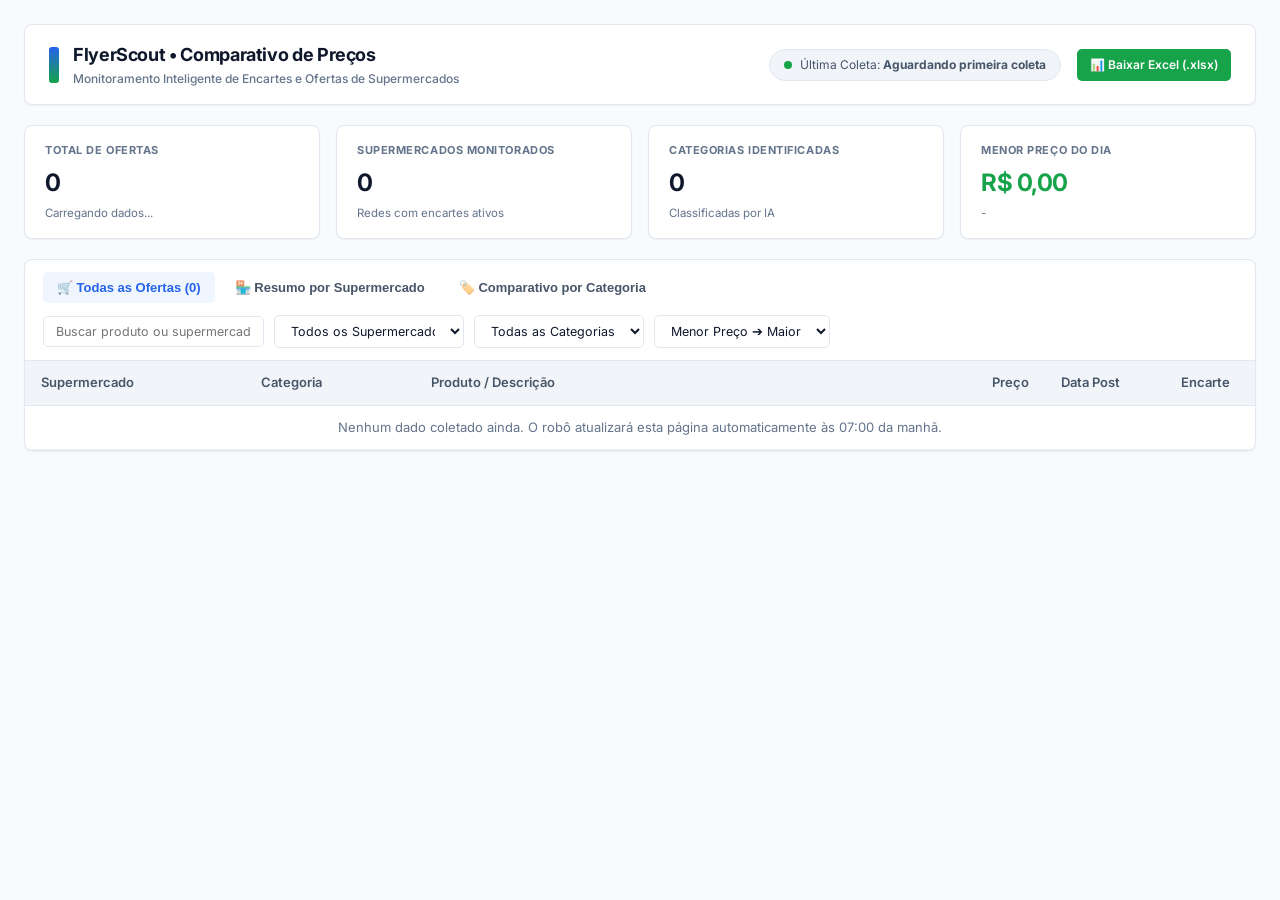
==== docs/index.html @ 8b53649d "Update index.html" ====
<!DOCTYPE html>
<html lang="pt-BR">
<head>
    <meta charset="UTF-8">
    <meta name="viewport" content="width=device-width, initial-scale=1.0">
    <title>FlyerScout • Comparativo de Preços & Encartes</title>
    <!-- Google Fonts: Inter & JetBrains Mono -->
    <link rel="preconnect" href="https://fonts.googleapis.com">
    <link rel="preconnect" href="https://fonts.gstatic.com" crossorigin>
    <link href="https://fonts.googleapis.com/css2?family=Inter:wght@400;500;600;700&family=JetBrains+Mono:wght@400;500;600&display=swap" rel="stylesheet">
    <link rel="stylesheet" href="css/style.css">
</head>
<body class="light-theme">
    <div class="app-layout">
        <!-- CABEÇALHO CORPORATIVO -->
        <header class="navbar">
            <div class="navbar-left">
                <div class="brand">
                    <div class="brand-badge"></div>
                    <div>
                        <h1 class="brand-title">FlyerScout • Comparativo de Preços</h1>
                        <span class="brand-subtitle">Monitoramento Inteligente de Encartes e Ofertas de Supermercados</span>
                    </div>
                </div>
            </div>

            <div class="navbar-right">
                <div class="status-pill">
                    <span class="pulse-dot"></span>
                    <span>Última Coleta: <strong id="last-update-text">Hoje</strong></span>
                </div>
                <div class="nav-actions">
                    <a id="btn-download-excel" href="data/latest_results.xlsx" download class="btn btn-success btn-sm">
                        📊 Baixar Excel (.xlsx)
                    </a>
                </div>
            </div>
        </header>

        <!-- CARDS DE MÉTRICAS E INTELIGÊNCIA DE PREÇOS -->
        <section class="metrics-grid">
            <div class="metric-card">
                <span class="metric-label">Total de Ofertas</span>
                <div class="metric-value" id="metric-total-items">0</div>
                <span class="metric-sub" id="metric-date-info">Carregando dados...</span>
            </div>
            <div class="metric-card">
                <span class="metric-label">Supermercados Monitorados</span>
                <div class="metric-value" id="metric-markets-count">0</div>
                <span class="metric-sub">Redes com encartes ativos</span>
            </div>
            <div class="metric-card">
                <span class="metric-label">Categorias Identificadas</span>
                <div class="metric-value" id="metric-categories-count">0</div>
                <span class="metric-sub">Classificadas por IA</span>
            </div>
            <div class="metric-card highlight-card">
                <span class="metric-label">Menor Preço do Dia</span>
                <div class="metric-value text-success" id="metric-min-price">R$ 0,00</div>
                <span class="metric-sub" id="metric-min-item">-</span>
            </div>
        </section>

        <!-- PAINEL PRINCIPAL DE DADOS & COMPARAÇÃO -->
        <section class="panel data-panel">
            <div class="panel-header">
                <!-- ABAS DE VISUALIZAÇÃO -->
                <div class="tabs-nav">
                    <button class="tab-button active" data-tab="tab-all-offers">
                        🛒 Todas as Ofertas (<span id="tab-count-items">0</span>)
                    </button>
                    <button class="tab-button" data-tab="tab-market-comparison">
                        🏪 Resumo por Supermercado
                    </button>
                    <button class="tab-button" data-tab="tab-category-summary">
                        🏷️ Comparativo por Categoria
                    </button>
                </div>

                <!-- FILTROS E BUSCA EM TEMPO REAL -->
                <div class="tab-actions">
                    <div class="search-box">
                        <input type="text" id="search-input" placeholder="Buscar produto ou supermercado..." class="form-control search-input">
                    </div>
                    <select id="filter-market" class="form-control select-sm">
                        <option value="">Todos os Supermercados</option>
                    </select>
                    <select id="filter-category" class="form-control select-sm">
                        <option value="">Todas as Categorias</option>
                    </select>
                    <select id="sort-order" class="form-control select-sm">
                        <option value="price-asc">Menor Preço ➔ Maior</option>
                        <option value="price-desc">Maior Preço ➔ Menor</option>
                        <option value="name-asc">Produto (A-Z)</option>
                        <option value="market-asc">Supermercado (A-Z)</option>
                    </select>
                </div>
            </div>

            <div class="panel-body">
                <!-- ABA 1: TODAS AS OFERTAS (TABELA CORPORATIVA) -->
                <div id="tab-all-offers" class="tab-content active">
                    <div class="table-responsive">
                        <table class="table" id="table-offers">
                            <thead>
                                <tr>
                                    <th style="width: 220px;">Supermercado</th>
                                    <th style="width: 170px;">Categoria</th>
                                    <th>Produto / Descrição</th>
                                    <th style="width: 120px;" class="text-right">Preço</th>
                                    <th style="width: 110px;">Data Post</th>
                                    <th style="width: 100px;" class="text-center">Encarte</th>
                                </tr>
                            </thead>
                            <tbody id="table-offers-body">
                                <tr>
                                    <td colspan="6" class="empty-state">Carregando ofertas coletadas...</td>
                                </tr>
                            </tbody>
                        </table>
                    </div>
                </div>

                <!-- ABA 2: RESUMO COMPARATIVO POR SUPERMERCADO -->
                <div id="tab-market-comparison" class="tab-content">
                    <div class="table-responsive">
                        <table class="table" id="table-market-summary">
                            <thead>
                                <tr>
                                    <th>Supermercado</th>
                                    <th style="width: 140px;" class="text-center">Qtd. Ofertas</th>
                                    <th style="width: 160px;" class="text-right">Preço Médio</th>
                                    <th style="width: 160px;" class="text-right">Menor Preço</th>
                                    <th style="width: 160px;" class="text-right">Maior Preço</th>
                                </tr>
                            </thead>
                            <tbody id="table-market-body">
                                <!-- Preenchido via JavaScript -->
                            </tbody>
                        </table>
                    </div>
                </div>

                <!-- ABA 3: COMPARATIVO POR CATEGORIA -->
                <div id="tab-category-summary" class="tab-content">
                    <div class="table-responsive">
                        <table class="table" id="table-cat-summary">
                            <thead>
                                <tr>
                                    <th>Categoria de Produto</th>
                                    <th style="width: 140px;" class="text-center">Qtd. Itens</th>
                                    <th style="width: 160px;" class="text-right">Preço Médio</th>
                                    <th style="width: 160px;" class="text-right">Menor Preço</th>
                                    <th style="width: 260px;">Supermercado Mais Barato</th>
                                </tr>
                            </thead>
                            <tbody id="table-cat-body">
                                <!-- Preenchido via JavaScript -->
                            </tbody>
                        </table>
                    </div>
                </div>
            </div>
        </section>


    </div>

    <!-- MODAL DE VISUALIZAÇÃO DO ENCARTE -->
    <div id="modal-image-preview" class="modal-backdrop" style="display: none;">
        <div class="modal-dialog modal-image">
            <div class="modal-header">
                <h3 id="modal-image-title">Visualização do Encarte</h3>
                <button class="modal-close" id="btn-close-modal">&times;</button>
            </div>
            <div class="modal-body modal-image-body">
                <img id="preview-img-element" src="" alt="Encarte">
            </div>
            <div class="modal-footer">
                <a id="btn-open-original-img" href="#" target="_blank" class="btn btn-outline btn-sm">Abrir Imagem Original</a>
                <a id="btn-open-instagram-post" href="#" target="_blank" class="btn btn-primary btn-sm">Abrir Post no Instagram</a>
            </div>
        </div>
    </div>

    <script src="js/app.js"></script>
</body>
</html>
---- docs/css/style.css ----
/* ============================================================
   Design System Corporativo - FlyerScout Analytics (GitHub Pages)
   ============================================================ */

:root {
    --bg-page: #F8FAFC;
    --bg-surface: #FFFFFF;
    --bg-subtle: #F1F5F9;
    
    --border-color: #E2E8F0;
    --border-subtle: #EDF2F7;
    --border-focus: #2563EB;
    
    --text-primary: #0F172A;
    --text-secondary: #475569;
    --text-muted: #64748B;
    
    --primary: #2563EB;
    --primary-hover: #1D4ED8;
    --primary-light: #EFF6FF;
    
    --success: #16A34A;
    --success-hover: #15803D;
    --success-light: #F0FDF4;
    
    --font-sans: 'Inter', -apple-system, BlinkMacSystemFont, 'Segoe UI', Roboto, sans-serif;
    --font-mono: 'JetBrains Mono', monospace;
    
    --radius: 8px;
    --radius-sm: 5px;
    --shadow-sm: 0 1px 2px 0 rgba(0, 0, 0, 0.05);
    --shadow-md: 0 4px 6px -1px rgba(0, 0, 0, 0.08);
}

* {
    box-sizing: border-box;
    margin: 0;
    padding: 0;
}

body.light-theme {
    background-color: var(--bg-page);
    color: var(--text-primary);
    font-family: var(--font-sans);
    font-size: 13.5px;
    line-height: 1.5;
    -webkit-font-smoothing: antialiased;
}

.app-layout {
    max-width: 1440px;
    margin: 0 auto;
    padding: 24px;
    display: flex;
    flex-direction: column;
    gap: 20px;
    min-height: 100vh;
}

/* NAVBAR */
.navbar {
    display: flex;
    justify-content: space-between;
    align-items: center;
    padding: 16px 24px;
    background: var(--bg-surface);
    border: 1px solid var(--border-color);
    border-radius: var(--radius);
    box-shadow: var(--shadow-sm);
}

.brand {
    display: flex;
    align-items: center;
    gap: 14px;
}

.brand-badge {
    width: 10px;
    height: 36px;
    background: linear-gradient(180deg, #2563EB 0%, #16A34A 100%);
    border-radius: 3px;
}

.brand-title {
    font-size: 18px;
    font-weight: 700;
    color: var(--text-primary);
    letter-spacing: -0.02em;
}

.brand-subtitle {
    font-size: 12px;
    color: var(--text-muted);
    font-weight: 500;
}

.navbar-right {
    display: flex;
    align-items: center;
    gap: 16px;
}

.status-pill {
    display: inline-flex;
    align-items: center;
    gap: 8px;
    background: var(--bg-subtle);
    padding: 6px 14px;
    border-radius: 20px;
    font-size: 12px;
    color: var(--text-secondary);
    border: 1px solid var(--border-color);
}

.pulse-dot {
    width: 8px;
    height: 8px;
    background-color: var(--success);
    border-radius: 50%;
    box-shadow: 0 0 0 0 rgba(22, 163, 74, 0.7);
    animation: pulse 2s infinite;
}

@keyframes pulse {
    0% { transform: scale(0.95); box-shadow: 0 0 0 0 rgba(22, 163, 74, 0.7); }
    70% { transform: scale(1); box-shadow: 0 0 0 6px rgba(22, 163, 74, 0); }
    100% { transform: scale(0.95); box-shadow: 0 0 0 0 rgba(22, 163, 74, 0); }
}

/* BOTÕES */
.btn {
    display: inline-flex;
    align-items: center;
    gap: 6px;
    padding: 8px 16px;
    border-radius: var(--radius-sm);
    font-size: 13px;
    font-weight: 600;
    cursor: pointer;
    text-decoration: none;
    border: 1px solid transparent;
    transition: all 0.15s ease;
}

.btn-sm {
    padding: 6px 12px;
    font-size: 12px;
}

.btn-success {
    background-color: var(--success);
    color: #FFFFFF;
}

.btn-success:hover {
    background-color: var(--success-hover);
}

.btn-outline {
    background-color: transparent;
    border-color: var(--border-color);
    color: var(--text-secondary);
}

.btn-outline:hover {
    background-color: var(--bg-subtle);
    color: var(--text-primary);
}

.btn-primary {
    background-color: var(--primary);
    color: #FFFFFF;
}

.btn-primary:hover {
    background-color: var(--primary-hover);
}

/* MÉTRICAS */
.metrics-grid {
    display: grid;
    grid-template-columns: repeat(auto-fit, minmax(220px, 1fr));
    gap: 16px;
}

.metric-card {
    background: var(--bg-surface);
    border: 1px solid var(--border-color);
    border-radius: var(--radius);
    padding: 16px 20px;
    box-shadow: var(--shadow-sm);
    display: flex;
    flex-direction: column;
}

.metric-label {
    font-size: 11px;
    font-weight: 700;
    text-transform: uppercase;
    letter-spacing: 0.05em;
    color: var(--text-muted);
    margin-bottom: 6px;
}

.metric-value {
    font-size: 24px;
    font-weight: 700;
    color: var(--text-primary);
    letter-spacing: -0.02em;
}

.metric-sub {
    font-size: 11.5px;
    color: var(--text-muted);
    margin-top: 4px;
    white-space: nowrap;
    overflow: hidden;
    text-overflow: ellipsis;
}

.text-success { color: var(--success) !important; }

/* PAINEL DE DADOS E ABAS */
.panel {
    background: var(--bg-surface);
    border: 1px solid var(--border-color);
    border-radius: var(--radius);
    box-shadow: var(--shadow-sm);
    overflow: hidden;
}

.panel-header {
    display: flex;
    flex-wrap: wrap;
    justify-content: space-between;
    align-items: center;
    padding: 12px 18px;
    border-bottom: 1px solid var(--border-color);
    gap: 12px;
}

.tabs-nav {
    display: flex;
    gap: 6px;
}

.tab-button {
    background: transparent;
    border: none;
    padding: 8px 14px;
    font-size: 13px;
    font-weight: 600;
    color: var(--text-secondary);
    cursor: pointer;
    border-radius: var(--radius-sm);
    transition: all 0.15s ease;
}

.tab-button:hover {
    background-color: var(--bg-subtle);
    color: var(--text-primary);
}

.tab-button.active {
    background-color: var(--primary-light);
    color: var(--primary);
}

.tab-actions {
    display: flex;
    align-items: center;
    gap: 10px;
    flex-wrap: wrap;
}

.search-box {
    min-width: 220px;
}

.form-control {
    padding: 7px 12px;
    border: 1px solid var(--border-color);
    border-radius: var(--radius-sm);
    font-size: 12.5px;
    font-family: inherit;
    background: #FFFFFF;
    color: var(--text-primary);
}

.form-control:focus {
    outline: none;
    border-color: var(--primary);
}

.select-sm {
    max-width: 190px;
}

.tab-content {
    display: none;
}

.tab-content.active {
    display: block;
}

/* TABELA */
.table-responsive {
    overflow-x: auto;
}

.table {
    width: 100%;
    border-collapse: collapse;
    font-size: 13px;
    text-align: left;
}

.table th {
    background: var(--bg-subtle);
    color: var(--text-secondary);
    font-weight: 600;
    padding: 12px 16px;
    border-bottom: 1px solid var(--border-color);
}

.table td {
    padding: 12px 16px;
    border-bottom: 1px solid var(--border-subtle);
}

.table tbody tr:hover {
    background-color: #F8FAFC;
}

.table .text-right { text-align: right; }
.table .text-center { text-align: center; }

.price-text {
    font-weight: 700;
    font-size: 13.5px;
    color: var(--success);
}

.category-badge {
    display: inline-block;
    padding: 2px 8px;
    background: var(--primary-light);
    color: var(--primary);
    font-size: 11px;
    font-weight: 600;
    border-radius: 12px;
}

.empty-state {
    text-align: center;
    padding: 40px 20px;
    color: var(--text-muted);
}

/* MODAL */
.modal-backdrop {
    position: fixed;
    top: 0; left: 0; right: 0; bottom: 0;
    background: rgba(15, 23, 42, 0.7);
    backdrop-filter: blur(4px);
    display: flex;
    justify-content: center;
    align-items: center;
    z-index: 1000;
    padding: 20px;
}

.modal-dialog {
    background: #FFFFFF;
    border-radius: var(--radius);
    box-shadow: var(--shadow-md);
    width: 100%;
    max-width: 650px;
    overflow: hidden;
}

.modal-header {
    display: flex;
    justify-content: space-between;
    align-items: center;
    padding: 14px 20px;
    border-bottom: 1px solid var(--border-color);
}

.modal-close {
    background: transparent;
    border: none;
    font-size: 22px;
    cursor: pointer;
    color: var(--text-muted);
}

.modal-image-body {
    padding: 16px;
    text-align: center;
    background: #0B0F17;
    max-height: 75vh;
    overflow: auto;
}

.modal-image-body img {
    max-width: 100%;
    max-height: 70vh;
    object-fit: contain;
    border-radius: 4px;
}

.modal-footer {
    display: flex;
    justify-content: flex-end;
    gap: 10px;
    padding: 12px 20px;
    border-top: 1px solid var(--border-color);
    background: var(--bg-subtle);
}

/* FOOTER */
.footer {
    display: flex;
    justify-content: space-between;
    align-items: center;
    padding: 14px 20px;
    color: var(--text-muted);
    font-size: 12px;
    border-top: 1px solid var(--border-color);
}

@media (max-width: 768px) {
    .navbar { flex-direction: column; align-items: flex-start; gap: 12px; }
    .panel-header { flex-direction: column; align-items: stretch; }
    .tabs-nav { overflow-x: auto; }
    .tab-actions { flex-direction: column; align-items: stretch; }
    .select-sm { max-width: 100%; }
}
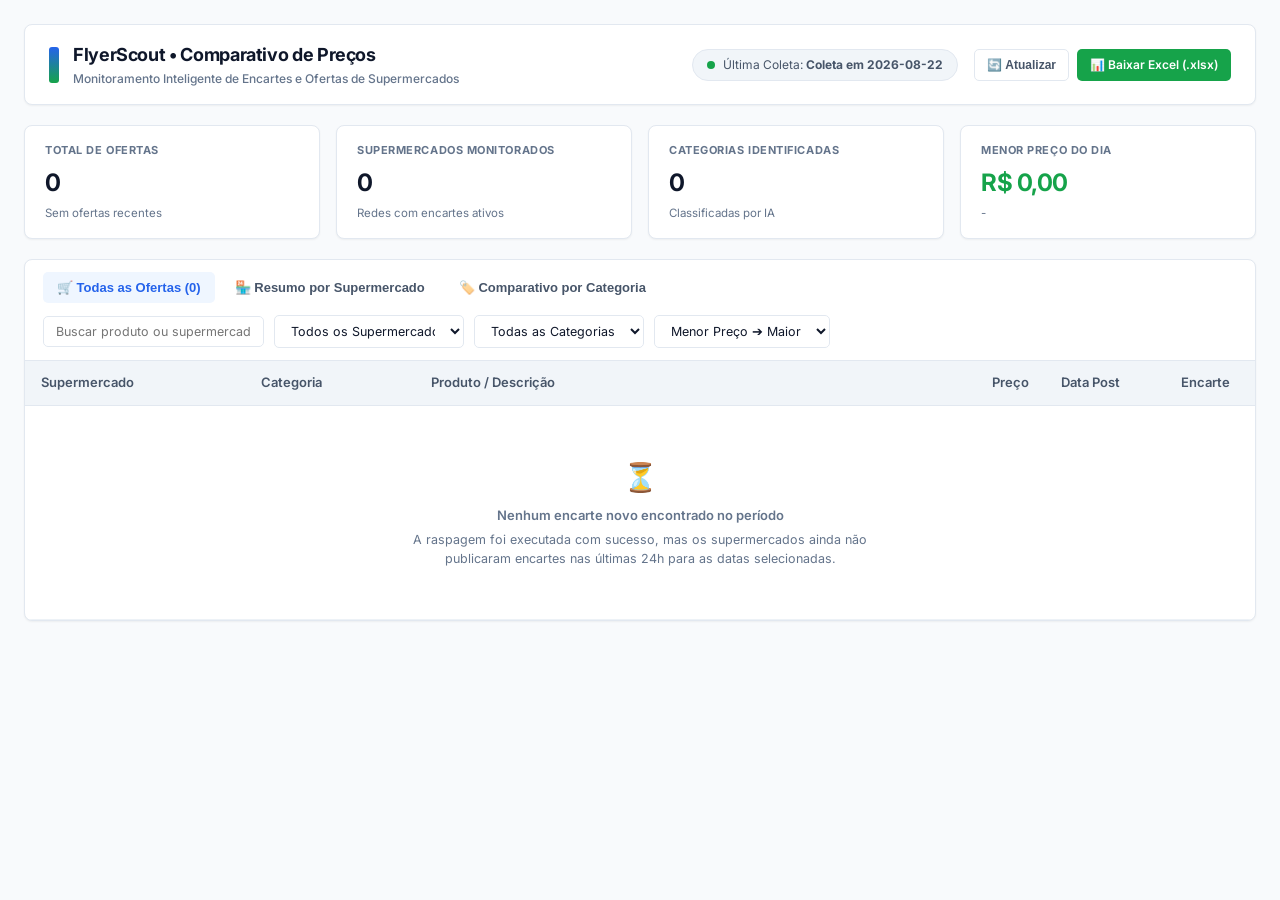
==== commit 5ef917f9: "feat: add instant cache bypass and reload button to GitHub Pages" ====
--- a/docs/index.html
+++ b/docs/index.html
@@ -1,5 +1,6 @@
 <!DOCTYPE html>
 <html lang="pt-BR">
+
 <head>
     <meta charset="UTF-8">
     <meta name="viewport" content="width=device-width, initial-scale=1.0">
@@ -7,9 +8,12 @@
     <!-- Google Fonts: Inter & JetBrains Mono -->
     <link rel="preconnect" href="https://fonts.googleapis.com">
     <link rel="preconnect" href="https://fonts.gstatic.com" crossorigin>
-    <link href="https://fonts.googleapis.com/css2?family=Inter:wght@400;500;600;700&family=JetBrains+Mono:wght@400;500;600&display=swap" rel="stylesheet">
+    <link
+        href="https://fonts.googleapis.com/css2?family=Inter:wght@400;500;600;700&family=JetBrains+Mono:wght@400;500;600&display=swap"
+        rel="stylesheet">
     <link rel="stylesheet" href="css/style.css">
 </head>
+
 <body class="light-theme">
     <div class="app-layout">
         <!-- CABEÇALHO CORPORATIVO -->
@@ -19,7 +23,8 @@
                     <div class="brand-badge"></div>
                     <div>
                         <h1 class="brand-title">FlyerScout • Comparativo de Preços</h1>
-                        <span class="brand-subtitle">Monitoramento Inteligente de Encartes e Ofertas de Supermercados</span>
+                        <span class="brand-subtitle">Monitoramento Inteligente de Encartes e Ofertas de
+                            Supermercados</span>
                     </div>
                 </div>
             </div>
@@ -29,7 +34,11 @@
                     <span class="pulse-dot"></span>
                     <span>Última Coleta: <strong id="last-update-text">Hoje</strong></span>
                 </div>
-                <div class="nav-actions">
+                <div class="nav-actions" style="display: flex; gap: 8px;">
+                    <button id="btn-reload-data" class="btn btn-outline btn-sm"
+                        title="Recarregar ofertas mais recentes">
+                        🔄 Atualizar
+                    </button>
                     <a id="btn-download-excel" href="data/latest_results.xlsx" download class="btn btn-success btn-sm">
                         📊 Baixar Excel (.xlsx)
                     </a>
@@ -80,7 +89,8 @@
                 <!-- FILTROS E BUSCA EM TEMPO REAL -->
                 <div class="tab-actions">
                     <div class="search-box">
-                        <input type="text" id="search-input" placeholder="Buscar produto ou supermercado..." class="form-control search-input">
+                        <input type="text" id="search-input" placeholder="Buscar produto ou supermercado..."
+                            class="form-control search-input">
                     </div>
                     <select id="filter-market" class="form-control select-sm">
                         <option value="">Todos os Supermercados</option>
@@ -163,7 +173,6 @@
             </div>
         </section>
 
-
     </div>
 
     <!-- MODAL DE VISUALIZAÇÃO DO ENCARTE -->
@@ -177,12 +186,15 @@
                 <img id="preview-img-element" src="" alt="Encarte">
             </div>
             <div class="modal-footer">
-                <a id="btn-open-original-img" href="#" target="_blank" class="btn btn-outline btn-sm">Abrir Imagem Original</a>
-                <a id="btn-open-instagram-post" href="#" target="_blank" class="btn btn-primary btn-sm">Abrir Post no Instagram</a>
+                <a id="btn-open-original-img" href="#" target="_blank" class="btn btn-outline btn-sm">Abrir Imagem
+                    Original</a>
+                <a id="btn-open-instagram-post" href="#" target="_blank" class="btn btn-primary btn-sm">Abrir Post no
+                    Instagram</a>
             </div>
         </div>
     </div>
 
     <script src="js/app.js"></script>
 </body>
-</html>
+
+</html>
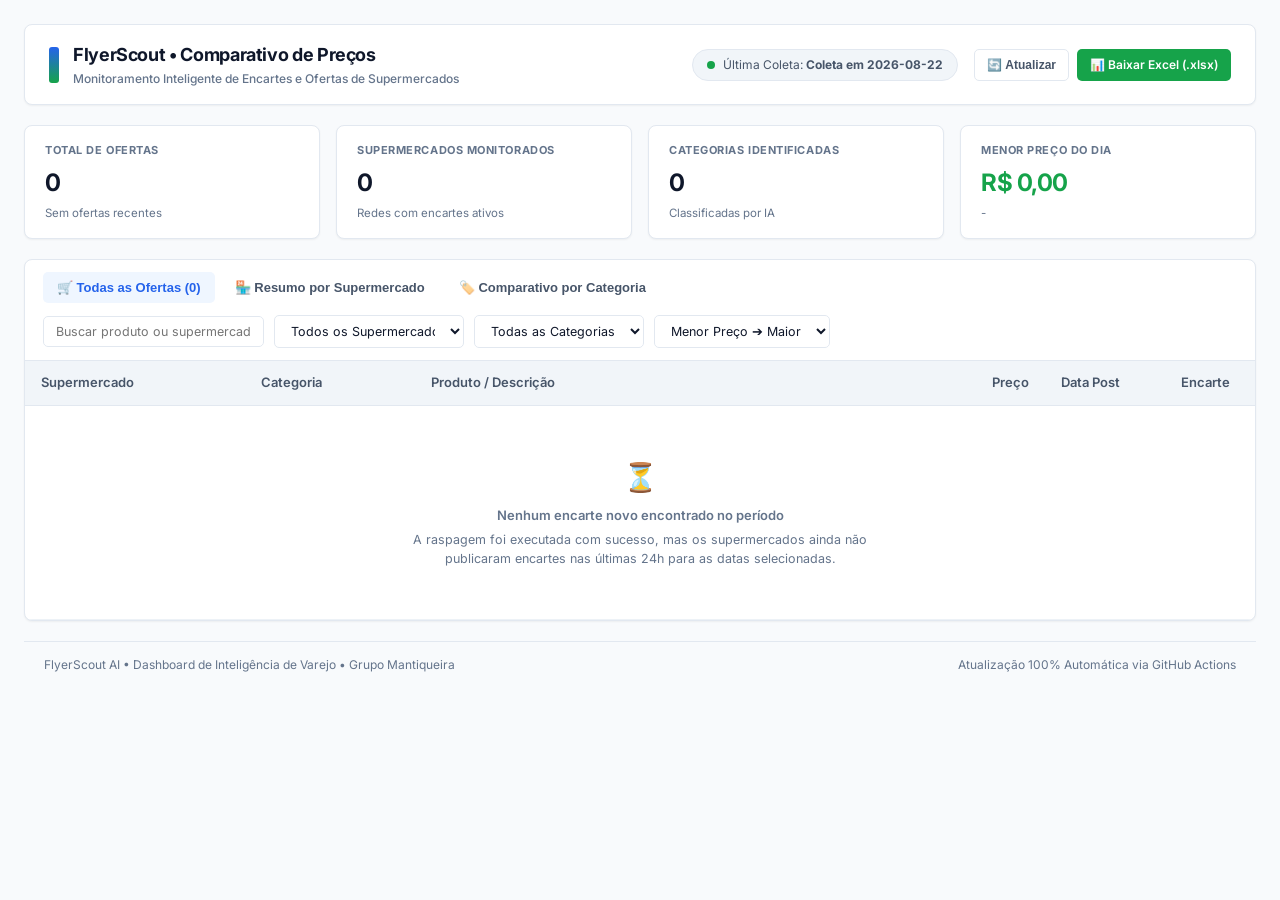
==== commit b0722934: "merge: resolve conflict and update dashboard interface" ====
--- a/docs/index.html
+++ b/docs/index.html
@@ -173,6 +173,11 @@
             </div>
         </section>
 
+        <!-- RODAPÉ DISCRETO -->
+        <footer class="footer">
+            <span>FlyerScout AI • Dashboard de Inteligência de Varejo • Grupo Mantiqueira</span>
+            <span class="footer-meta">Atualização 100% Automática via GitHub Actions</span>
+        </footer>
     </div>
 
     <!-- MODAL DE VISUALIZAÇÃO DO ENCARTE -->
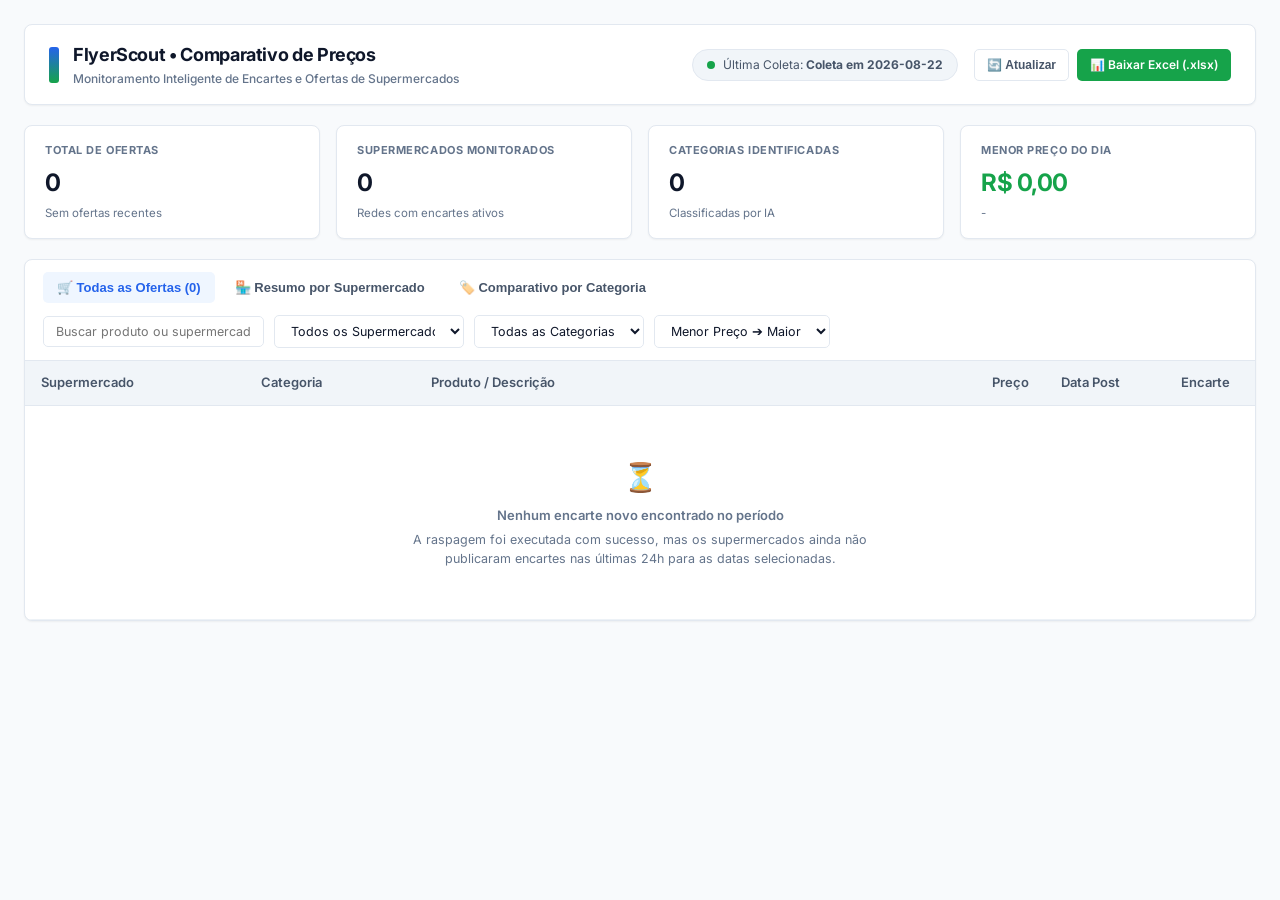
==== commit 26f3b2db: "style: remove footer from dashboard" ====
--- a/docs/index.html
+++ b/docs/index.html
@@ -173,11 +173,6 @@
             </div>
         </section>
 
-        <!-- RODAPÉ DISCRETO -->
-        <footer class="footer">
-            <span>FlyerScout AI • Dashboard de Inteligência de Varejo • Grupo Mantiqueira</span>
-            <span class="footer-meta">Atualização 100% Automática via GitHub Actions</span>
-        </footer>
     </div>
 
     <!-- MODAL DE VISUALIZAÇÃO DO ENCARTE -->
--- a/docs/css/style.css
+++ b/docs/css/style.css
@@ -418,18 +418,6 @@
     gap: 10px;
     padding: 12px 20px;
     border-top: 1px solid var(--border-color);
-    background: var(--bg-subtle);
-}
-
-/* FOOTER */
-.footer {
-    display: flex;
-    justify-content: space-between;
-    align-items: center;
-    padding: 14px 20px;
-    color: var(--text-muted);
-    font-size: 12px;
-    border-top: 1px solid var(--border-color);
 }
 
 @media (max-width: 768px) {
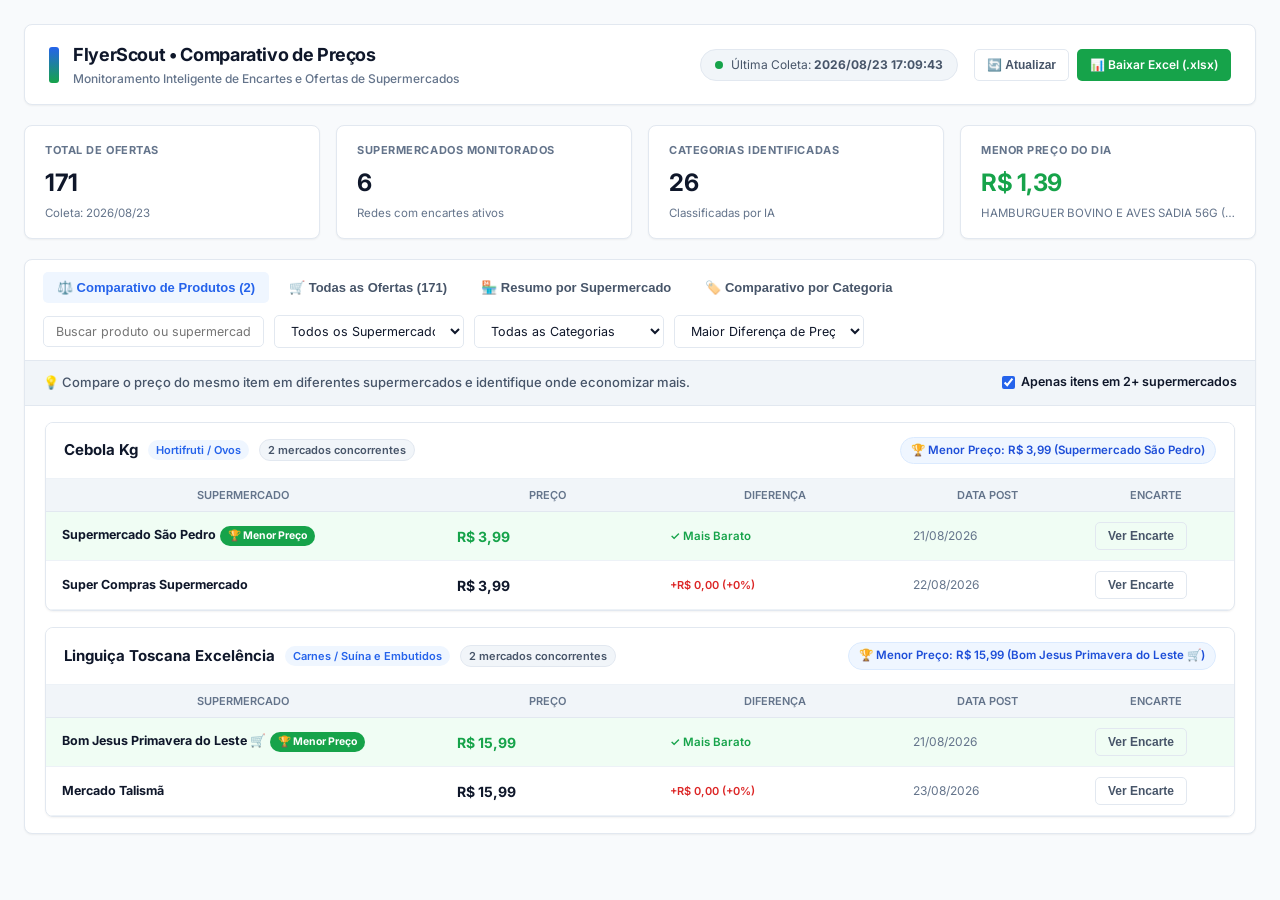
==== commit 4fb1f6d2: "feat: add side-by-side product price comparison across supermarkets" ====
--- a/docs/index.html
+++ b/docs/index.html
@@ -75,7 +75,10 @@
             <div class="panel-header">
                 <!-- ABAS DE VISUALIZAÇÃO -->
                 <div class="tabs-nav">
-                    <button class="tab-button active" data-tab="tab-all-offers">
+                    <button class="tab-button active" data-tab="tab-item-comparison">
+                        ⚖️ Comparativo de Produtos (<span id="tab-count-compared">0</span>)
+                    </button>
+                    <button class="tab-button" data-tab="tab-all-offers">
                         🛒 Todas as Ofertas (<span id="tab-count-items">0</span>)
                     </button>
                     <button class="tab-button" data-tab="tab-market-comparison">
@@ -99,17 +102,37 @@
                         <option value="">Todas as Categorias</option>
                     </select>
                     <select id="sort-order" class="form-control select-sm">
+                        <option value="diff-desc">Maior Diferença de Preço (Economia)</option>
                         <option value="price-asc">Menor Preço ➔ Maior</option>
                         <option value="price-desc">Maior Preço ➔ Menor</option>
                         <option value="name-asc">Produto (A-Z)</option>
-                        <option value="market-asc">Supermercado (A-Z)</option>
                     </select>
                 </div>
             </div>
 
             <div class="panel-body">
+                <!-- ABA 0: COMPARATIVO DE PREÇO DO MESMO ITEM ENTRE MERCADOS -->
+                <div id="tab-item-comparison" class="tab-content active">
+                    <div class="comparison-toolbar" style="padding: 12px 18px; background: var(--bg-subtle); border-bottom: 1px solid var(--border-color); display: flex; justify-content: space-between; align-items: center; flex-wrap: wrap; gap: 10px;">
+                        <div style="font-size: 13px; color: var(--text-secondary); font-weight: 500;">
+                            💡 Compare o preço do mesmo item em diferentes supermercados e identifique onde economizar mais.
+                        </div>
+                        <div class="filter-toggle" style="display: flex; gap: 8px;">
+                            <label style="display: inline-flex; align-items: center; gap: 6px; font-size: 12.5px; font-weight: 600; cursor: pointer;">
+                                <input type="checkbox" id="chk-multi-market-only" checked style="accent-color: var(--primary);">
+                                <span>Apenas itens em 2+ supermercados</span>
+                            </label>
+                        </div>
+                    </div>
+
+                    <div id="comparison-list-container" class="comparison-list">
+                        <!-- Renderizado dinamicamente via JS -->
+                        <div class="empty-state">Carregando comparação de produtos...</div>
+                    </div>
+                </div>
+
                 <!-- ABA 1: TODAS AS OFERTAS (TABELA CORPORATIVA) -->
-                <div id="tab-all-offers" class="tab-content active">
+                <div id="tab-all-offers" class="tab-content">
                     <div class="table-responsive">
                         <table class="table" id="table-offers">
                             <thead>
--- a/docs/css/style.css
+++ b/docs/css/style.css
@@ -353,6 +353,128 @@
     border-radius: 12px;
 }
 
+/* ============================================================
+   ESTILOS DE COMPARATIVO DE PRODUTO ENTRE MERCADOS
+   ============================================================ */
+
+.comparison-list {
+    display: flex;
+    flex-direction: column;
+    gap: 16px;
+    padding: 16px 20px;
+}
+
+.comparison-card {
+    background: var(--bg-surface);
+    border: 1px solid var(--border-color);
+    border-radius: var(--radius);
+    overflow: hidden;
+    box-shadow: var(--shadow-sm);
+    transition: all 0.2s ease;
+}
+
+.comparison-card:hover {
+    border-color: #CBD5E1;
+    box-shadow: var(--shadow-md);
+}
+
+.compare-card-header {
+    padding: 14px 18px;
+    background: #FFFFFF;
+    border-bottom: 1px solid var(--border-subtle);
+    display: flex;
+    justify-content: space-between;
+    align-items: center;
+    flex-wrap: wrap;
+    gap: 12px;
+}
+
+.compare-prod-info {
+    display: flex;
+    align-items: center;
+    gap: 10px;
+}
+
+.compare-prod-title {
+    font-size: 15px;
+    font-weight: 700;
+    color: var(--text-primary);
+}
+
+.compare-highlights {
+    display: flex;
+    align-items: center;
+    gap: 8px;
+    flex-wrap: wrap;
+}
+
+.saving-badge {
+    display: inline-flex;
+    align-items: center;
+    gap: 4px;
+    padding: 4px 10px;
+    background: #DCFCE7;
+    color: #15803D;
+    font-size: 11.5px;
+    font-weight: 700;
+    border-radius: 20px;
+    border: 1px solid #BBF7D0;
+}
+
+.cheapest-badge {
+    display: inline-flex;
+    align-items: center;
+    gap: 4px;
+    padding: 4px 10px;
+    background: #EFF6FF;
+    color: #1D4ED8;
+    font-size: 11.5px;
+    font-weight: 600;
+    border-radius: 20px;
+    border: 1px solid #DBEAFE;
+}
+
+.compare-table {
+    width: 100%;
+    border-collapse: collapse;
+    font-size: 12.5px;
+}
+
+.compare-table th {
+    background: var(--bg-subtle);
+    padding: 8px 16px;
+    font-size: 11px;
+    font-weight: 600;
+    color: var(--text-muted);
+    text-transform: uppercase;
+    border-bottom: 1px solid var(--border-color);
+}
+
+.compare-table td {
+    padding: 10px 16px;
+    border-bottom: 1px solid var(--border-subtle);
+}
+
+.compare-row-best {
+    background-color: #F0FDF4 !important;
+}
+
+.status-badge-best {
+    display: inline-block;
+    padding: 2px 8px;
+    background: #16A34A;
+    color: #FFFFFF;
+    font-size: 10.5px;
+    font-weight: 700;
+    border-radius: 10px;
+}
+
+.status-badge-diff {
+    font-size: 11px;
+    font-weight: 600;
+    color: #DC2626;
+}
+
 .empty-state {
     text-align: center;
     padding: 40px 20px;
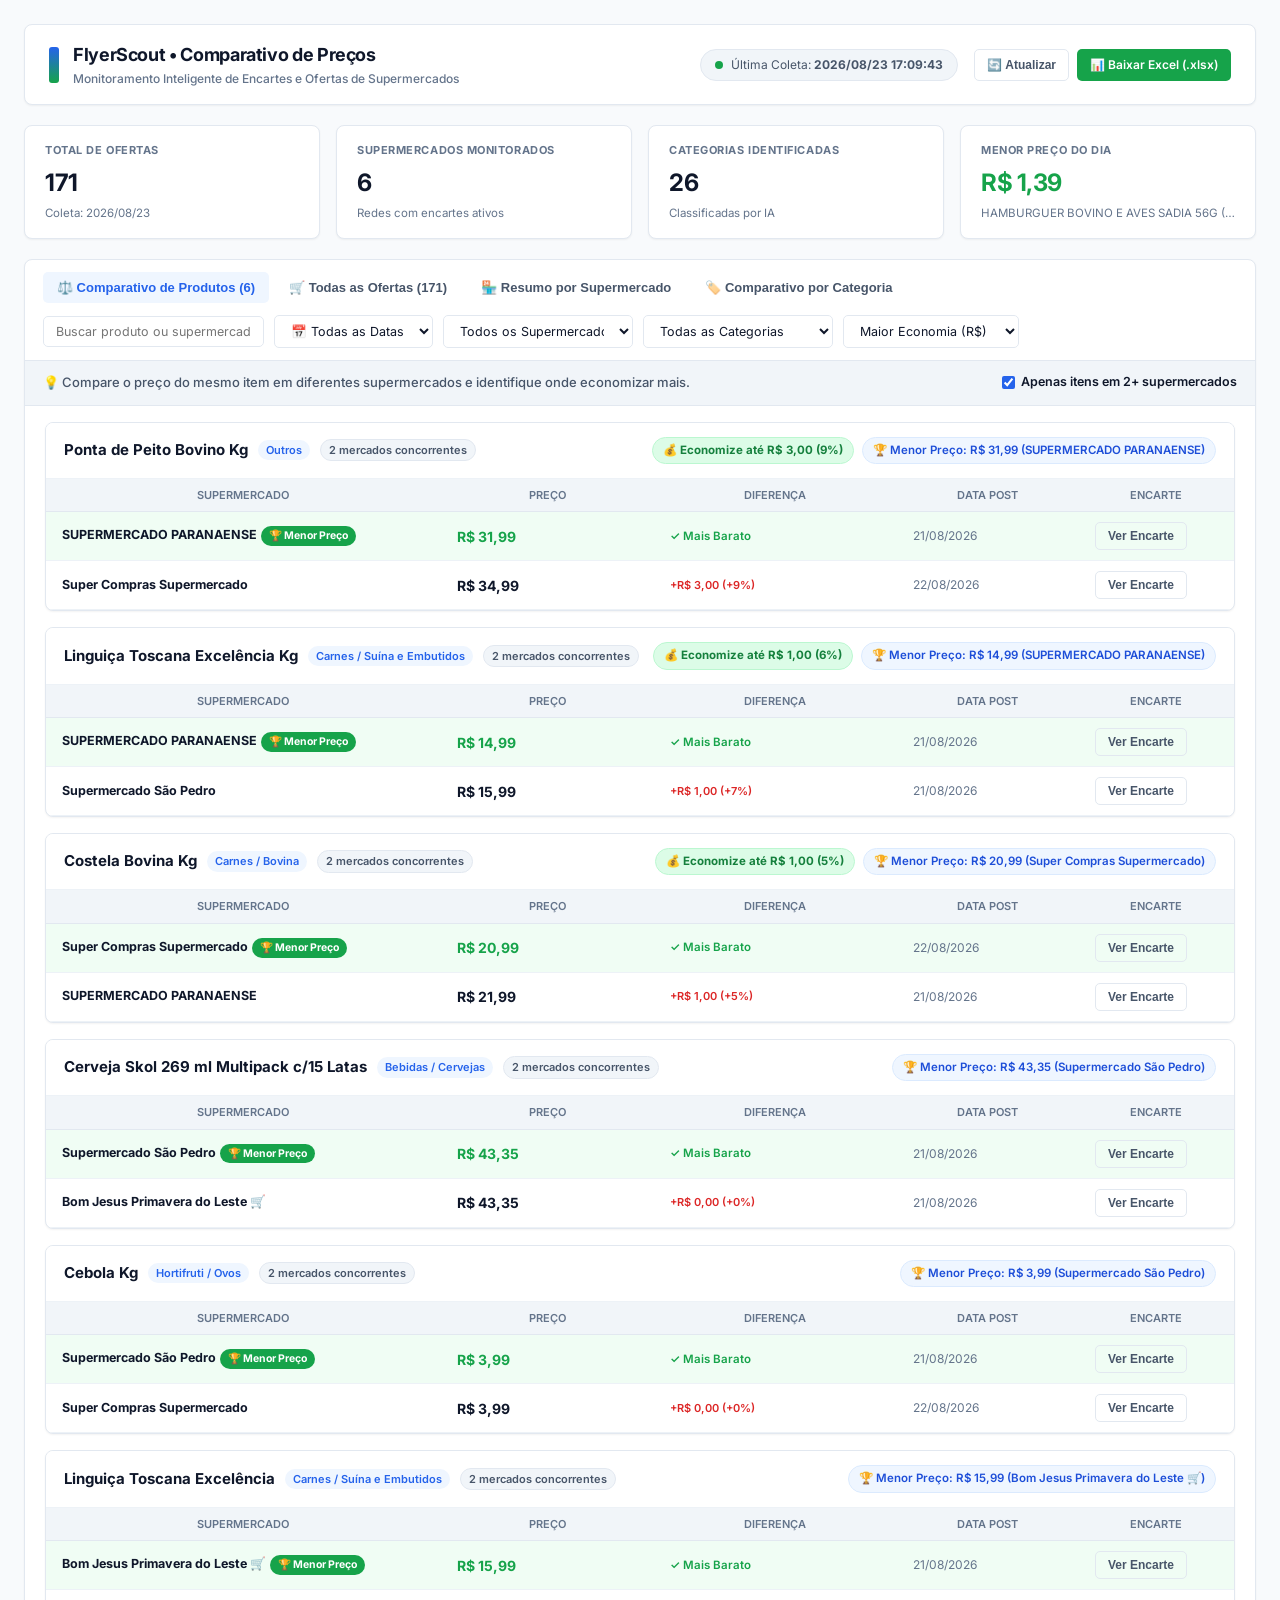
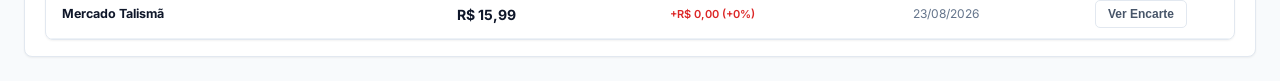
==== commit a17446a8: "feat: add post date filter to dashboard" ====
--- a/docs/index.html
+++ b/docs/index.html
@@ -95,6 +95,12 @@
                         <input type="text" id="search-input" placeholder="Buscar produto ou supermercado..."
                             class="form-control search-input">
                     </div>
+                    <select id="filter-date" class="form-control select-sm">
+                        <option value="">📅 Todas as Datas</option>
+                        <option value="today">✨ Postados Hoje</option>
+                        <option value="last_3_days">🕒 Últimos 3 Dias</option>
+                        <option value="last_7_days">🗓️ Últimos 7 Dias</option>
+                    </select>
                     <select id="filter-market" class="form-control select-sm">
                         <option value="">Todos os Supermercados</option>
                     </select>
@@ -102,7 +108,7 @@
                         <option value="">Todas as Categorias</option>
                     </select>
                     <select id="sort-order" class="form-control select-sm">
-                        <option value="diff-desc">Maior Diferença de Preço (Economia)</option>
+                        <option value="diff-desc">Maior Economia (R$)</option>
                         <option value="price-asc">Menor Preço ➔ Maior</option>
                         <option value="price-desc">Maior Preço ➔ Menor</option>
                         <option value="name-asc">Produto (A-Z)</option>
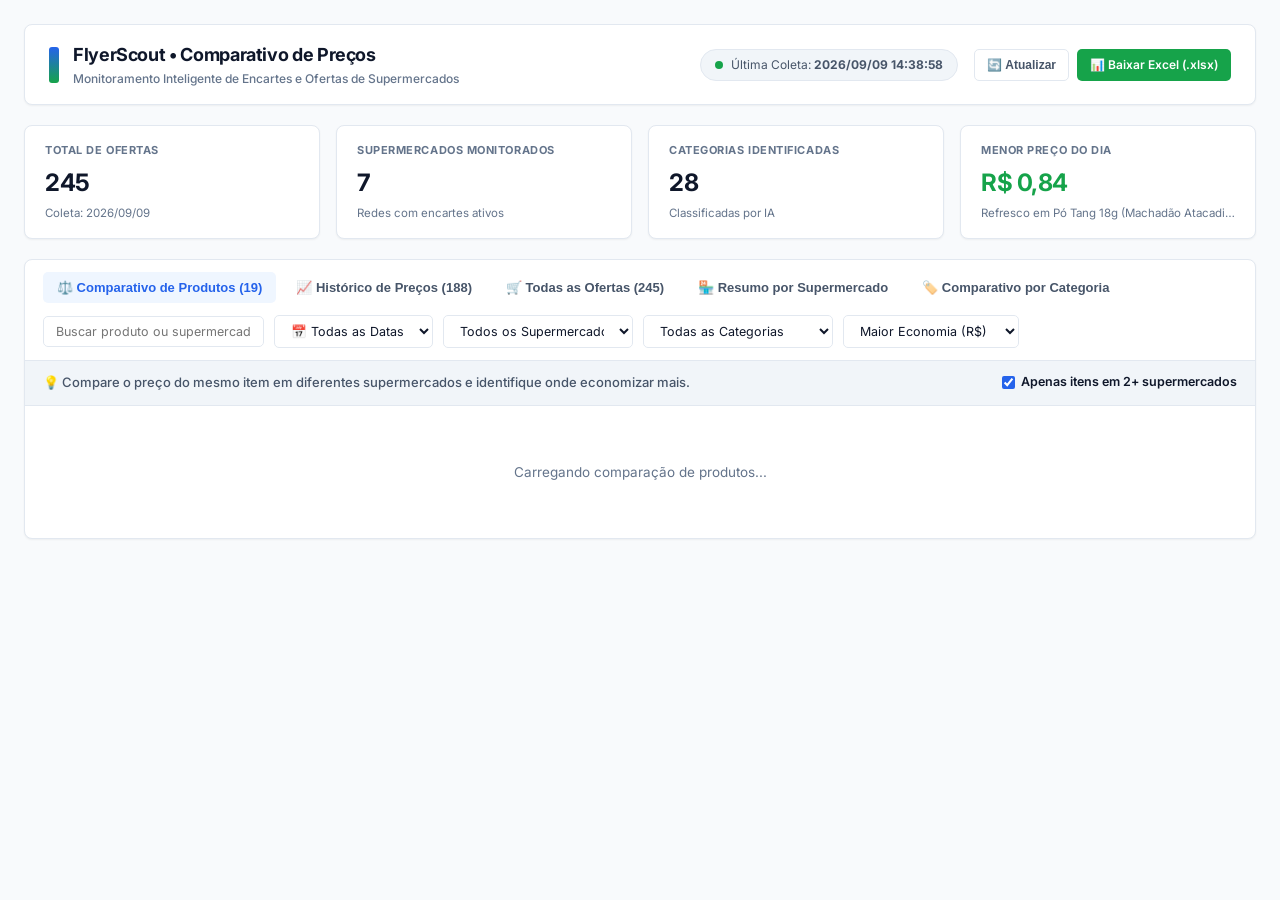
==== commit 0d5f25e9: "feat: add historical price line chart tab in docs dashboard and local app" ====
--- a/docs/index.html
+++ b/docs/index.html
@@ -12,6 +12,8 @@
         href="https://fonts.googleapis.com/css2?family=Inter:wght@400;500;600;700&family=JetBrains+Mono:wght@400;500;600&display=swap"
         rel="stylesheet">
     <link rel="stylesheet" href="css/style.css">
+    <!-- Chart.js para Gráficos Interativos -->
+    <script src="https://cdn.jsdelivr.net/npm/chart.js@4.4.1/dist/chart.umd.min.js"></script>
 </head>
 
 <body class="light-theme">
@@ -77,6 +79,9 @@
                 <div class="tabs-nav">
                     <button class="tab-button active" data-tab="tab-item-comparison">
                         ⚖️ Comparativo de Produtos (<span id="tab-count-compared">0</span>)
+                    </button>
+                    <button class="tab-button" data-tab="tab-price-history">
+                        📈 Histórico de Preços (<span id="tab-count-history">0</span>)
                     </button>
                     <button class="tab-button" data-tab="tab-all-offers">
                         🛒 Todas as Ofertas (<span id="tab-count-items">0</span>)
@@ -134,6 +139,143 @@
                     <div id="comparison-list-container" class="comparison-list">
                         <!-- Renderizado dinamicamente via JS -->
                         <div class="empty-state">Carregando comparação de produtos...</div>
+                    </div>
+                </div>
+
+                <!-- ABA DE HISTÓRICO DE PREÇOS (GRÁFICO) -->
+                <div id="tab-price-history" class="tab-content">
+                    <!-- BARRA DE SELEÇÃO E FILTRO DO PRODUTO -->
+                    <div class="history-toolbar">
+                        <div class="history-toolbar-left">
+                            <div class="history-select-group">
+                                <label for="filter-history-category">Filtrar Categoria:</label>
+                                <select id="filter-history-category" class="form-control">
+                                    <option value="">Todas as categorias</option>
+                                </select>
+                            </div>
+                            
+                            <div class="history-select-group history-search-group">
+                                <label for="input-search-history-product">Buscar Produto:</label>
+                                <input type="text" id="input-search-history-product" placeholder="Filtrar por nome do produto..." class="form-control">
+                            </div>
+
+                            <div class="history-select-group history-product-group">
+                                <label for="select-history-product">Selecione o Produto:</label>
+                                <select id="select-history-product" class="form-control select-highlight">
+                                    <option value="">Carregando produtos...</option>
+                                </select>
+                            </div>
+                        </div>
+
+                        <div class="history-toolbar-right">
+                            <div class="history-select-group">
+                                <label for="select-chart-mode">Visualização:</label>
+                                <select id="select-chart-mode" class="form-control">
+                                    <option value="multi_market" selected>Comparativo por Supermercado</option>
+                                    <option value="average_trend">Preço Médio e Tendência</option>
+                                    <option value="bar_comparison">Barras por Data</option>
+                                </select>
+                            </div>
+                        </div>
+                    </div>
+
+                    <!-- BANNER DE DETALHES DO PRODUTO SELECIONADO -->
+                    <div id="history-product-banner" class="history-product-banner">
+                        <div class="product-title-area">
+                            <div class="product-badge-icon">🏷️</div>
+                            <div>
+                                <div class="product-main-title">
+                                    <h2 id="history-product-title">Selecione um produto acima</h2>
+                                    <span id="history-product-category" class="category-badge">Categoria</span>
+                                </div>
+                                <div class="product-sub-meta">
+                                    <span id="history-product-dates" class="text-muted" style="font-size: 12px;"></span>
+                                </div>
+                            </div>
+                        </div>
+                    </div>
+
+                    <!-- CARDS DE KPIS E ESTATÍSTICAS DO PRODUTO -->
+                    <div class="stats-grid history-stats-grid" id="history-stats-grid">
+                        <div class="stat-card">
+                            <div class="stat-icon" style="background: rgba(22, 163, 74, 0.1); color: var(--success);">🟢</div>
+                            <div class="stat-info">
+                                <span class="stat-value" id="stat-hist-min-price">R$ 0,00</span>
+                                <span class="stat-label">Menor Preço Histórico</span>
+                                <span class="stat-subdetail" id="stat-hist-min-market">-</span>
+                            </div>
+                        </div>
+                        <div class="stat-card">
+                            <div class="stat-icon" style="background: rgba(220, 38, 38, 0.1); color: var(--danger);">🔴</div>
+                            <div class="stat-info">
+                                <span class="stat-value" id="stat-hist-max-price">R$ 0,00</span>
+                                <span class="stat-label">Maior Preço Histórico</span>
+                                <span class="stat-subdetail" id="stat-hist-max-market">-</span>
+                            </div>
+                        </div>
+                        <div class="stat-card">
+                            <div class="stat-icon" style="background: rgba(37, 99, 235, 0.1); color: var(--primary);">⚖️</div>
+                            <div class="stat-info">
+                                <span class="stat-value" id="stat-hist-avg-price">R$ 0,00</span>
+                                <span class="stat-label">Preço Médio</span>
+                                <span class="stat-subdetail" id="stat-hist-records-count">0 ofertas registradas</span>
+                            </div>
+                        </div>
+                        <div class="stat-card stat-card-highlight">
+                            <div class="stat-icon" style="background: rgba(217, 119, 6, 0.1); color: #d97706;">📉</div>
+                            <div class="stat-info">
+                                <span class="stat-value" id="stat-hist-recent-price">R$ 0,00</span>
+                                <span class="stat-label">Último Preço Coletado</span>
+                                <span class="stat-subdetail" id="stat-hist-trend-badge">-</span>
+                            </div>
+                        </div>
+                    </div>
+
+                    <!-- CONTAINER DO GRÁFICO -->
+                    <div class="chart-wrapper-card">
+                        <div class="chart-card-header">
+                            <div class="chart-title-wrap">
+                                <h3 class="chart-title">Evolução do Preço ao Longo do Tempo</h3>
+                                <span class="chart-subtitle" id="chart-product-subtitle">Histórico diário extraído dos encartes</span>
+                            </div>
+                            <div class="chart-legend-custom" id="chart-legend-custom"></div>
+                        </div>
+                        <div class="chart-canvas-wrapper" style="position: relative; height: 360px; width: 100%;">
+                            <canvas id="product-price-chart"></canvas>
+                            <div id="chart-empty-state" class="chart-empty-state" style="display: none;">
+                                <h3>Nenhum histórico disponível para este item</h3>
+                                <p>Selecione outro produto para visualizar.</p>
+                            </div>
+                        </div>
+                    </div>
+
+                    <!-- TABELA HISTÓRICA DETALHADA -->
+                    <div class="history-table-section">
+                        <div class="history-table-header">
+                            <div>
+                                <h3>Linha do Tempo dos Encartes (<span id="history-table-count">0</span>)</h3>
+                                <span class="text-muted" style="font-size: 12px;">Todos os preços identificados nos encartes ordenados cronologicamente</span>
+                            </div>
+                        </div>
+                        <div class="table-responsive" style="margin-top: 0.75rem;">
+                            <table class="table table-hover" id="table-product-history">
+                                <thead>
+                                    <tr>
+                                        <th style="width: 120px; text-align: center;">Data do Encarte</th>
+                                        <th style="width: 200px;">Supermercado</th>
+                                        <th style="min-width: 220px;">Texto no Encarte Original</th>
+                                        <th style="width: 130px; text-align: right;">Preço Registrado</th>
+                                        <th style="width: 140px; text-align: center;">Variação vs Média</th>
+                                        <th style="width: 100px; text-align: center;">Encarte</th>
+                                    </tr>
+                                </thead>
+                                <tbody id="tbody-product-history">
+                                    <tr>
+                                        <td colspan="6" class="empty-state">Selecione um produto para visualizar o histórico detalhado.</td>
+                                    </tr>
+                                </tbody>
+                            </table>
+                        </div>
                     </div>
                 </div>
 
--- a/docs/css/style.css
+++ b/docs/css/style.css
@@ -542,10 +542,316 @@
     border-top: 1px solid var(--border-color);
 }
 
+/* ============================================================
+   HISTÓRICO DE PREÇOS E GRÁFICOS (DOCS)
+   ============================================================ */
+
+.history-toolbar {
+    display: flex;
+    justify-content: space-between;
+    align-items: flex-end;
+    gap: 16px;
+    padding: 16px;
+    background: var(--bg-surface);
+    border-bottom: 1px solid var(--border-color);
+    margin-bottom: 16px;
+    flex-wrap: wrap;
+}
+
+.history-toolbar-left {
+    display: flex;
+    gap: 12px;
+    align-items: flex-end;
+    flex: 1;
+    flex-wrap: wrap;
+}
+
+.history-toolbar-right {
+    display: flex;
+    gap: 10px;
+    align-items: flex-end;
+}
+
+.history-select-group {
+    display: flex;
+    flex-direction: column;
+    gap: 5px;
+    min-width: 170px;
+}
+
+.history-select-group label {
+    font-size: 11.5px;
+    font-weight: 600;
+    color: var(--text-secondary);
+    text-transform: uppercase;
+    letter-spacing: 0.3px;
+}
+
+.history-search-group {
+    flex: 1;
+    min-width: 200px;
+}
+
+.history-product-group {
+    flex: 1.5;
+    min-width: 260px;
+}
+
+.select-highlight {
+    border-color: #3B82F6 !important;
+    background-color: #F8FAFC !important;
+    font-weight: 600;
+    color: var(--text-primary);
+}
+
+.select-highlight:focus {
+    box-shadow: 0 0 0 3px rgba(37, 99, 235, 0.15) !important;
+}
+
+/* Banner do produto */
+.history-product-banner {
+    display: flex;
+    justify-content: space-between;
+    align-items: center;
+    padding: 14px 18px;
+    background: linear-gradient(135deg, #FFFFFF 0%, #F8FAFC 100%);
+    border: 1px solid var(--border-color);
+    border-radius: var(--radius);
+    margin: 0 16px 16px 16px;
+}
+
+.product-title-area {
+    display: flex;
+    align-items: center;
+    gap: 14px;
+}
+
+.product-badge-icon {
+    width: 42px;
+    height: 42px;
+    border-radius: var(--radius);
+    background: #EFF6FF;
+    border: 1px solid #DBEAFE;
+    display: flex;
+    align-items: center;
+    justify-content: center;
+    font-size: 20px;
+    flex-shrink: 0;
+}
+
+.product-main-title {
+    display: flex;
+    align-items: center;
+    gap: 10px;
+    flex-wrap: wrap;
+}
+
+.product-main-title h2 {
+    font-size: 17px;
+    font-weight: 700;
+    color: var(--text-primary);
+    margin: 0;
+}
+
+.history-stats-grid {
+    margin: 0 16px 16px 16px;
+}
+
+.stat-subdetail {
+    font-size: 11px;
+    color: var(--text-muted);
+    margin-top: 2px;
+    display: block;
+    white-space: nowrap;
+    overflow: hidden;
+    text-overflow: ellipsis;
+}
+
+.trend-badge {
+    display: inline-flex;
+    align-items: center;
+    gap: 4px;
+    font-size: 11px;
+    font-weight: 700;
+    padding: 1px 6px;
+    border-radius: var(--radius-sm);
+}
+
+.trend-badge-down {
+    background: #DCFCE7;
+    color: #166534;
+}
+
+.trend-badge-up {
+    background: #FEE2E2;
+    color: #991B1B;
+}
+
+.trend-badge-neutral {
+    background: #F1F5F9;
+    color: #475569;
+}
+
+/* Gráfico Card */
+.chart-wrapper-card {
+    background: var(--bg-surface);
+    border: 1px solid var(--border-color);
+    border-radius: var(--radius);
+    padding: 20px;
+    margin: 0 16px 20px 16px;
+    box-shadow: var(--shadow-sm);
+}
+
+.chart-card-header {
+    display: flex;
+    justify-content: space-between;
+    align-items: flex-start;
+    margin-bottom: 16px;
+    flex-wrap: wrap;
+    gap: 12px;
+}
+
+.chart-title-wrap {
+    display: flex;
+    flex-direction: column;
+    gap: 2px;
+}
+
+.chart-title {
+    font-size: 15px;
+    font-weight: 700;
+    color: var(--text-primary);
+    margin: 0;
+}
+
+.chart-subtitle {
+    font-size: 12px;
+    color: var(--text-muted);
+}
+
+.chart-legend-custom {
+    display: flex;
+    gap: 8px;
+    flex-wrap: wrap;
+    align-items: center;
+}
+
+.legend-item-chip {
+    display: inline-flex;
+    align-items: center;
+    gap: 6px;
+    padding: 3px 8px;
+    background: var(--bg-subtle);
+    border: 1px solid var(--border-subtle);
+    border-radius: var(--radius-sm);
+    font-size: 11.5px;
+    font-weight: 600;
+    color: var(--text-secondary);
+}
+
+.legend-color-dot {
+    width: 8px;
+    height: 8px;
+    border-radius: 50%;
+}
+
+.chart-canvas-wrapper {
+    position: relative;
+    height: 380px;
+    width: 100%;
+}
+
+.chart-empty-state {
+    position: absolute;
+    inset: 0;
+    display: flex;
+    flex-direction: column;
+    align-items: center;
+    justify-content: center;
+    background: var(--bg-surface);
+    text-align: center;
+    gap: 8px;
+}
+
+.chart-empty-state h3 {
+    font-size: 15px;
+    font-weight: 600;
+    color: var(--text-primary);
+}
+
+.chart-empty-state p {
+    font-size: 13px;
+    color: var(--text-muted);
+}
+
+/* Tabela Histórica */
+.history-table-section {
+    background: var(--bg-surface);
+    border: 1px solid var(--border-color);
+    border-radius: var(--radius);
+    padding: 18px 20px;
+    margin: 0 16px 20px 16px;
+    box-shadow: var(--shadow-sm);
+}
+
+.history-table-header {
+    display: flex;
+    justify-content: space-between;
+    align-items: center;
+    margin-bottom: 12px;
+}
+
+.history-table-header h3 {
+    font-size: 14.5px;
+    font-weight: 700;
+    color: var(--text-primary);
+    margin: 0;
+}
+
+.diff-tag {
+    display: inline-flex;
+    align-items: center;
+    gap: 4px;
+    font-size: 11.5px;
+    font-weight: 700;
+    padding: 2px 7px;
+    border-radius: var(--radius-sm);
+}
+
+.diff-tag-negative {
+    background: #DCFCE7;
+    color: #166534;
+    border: 1px solid #BBF7D0;
+}
+
+.diff-tag-positive {
+    background: #FEE2E2;
+    color: #991B1B;
+    border: 1px solid #FECACA;
+}
+
+.diff-tag-neutral {
+    background: #F1F5F9;
+    color: #475569;
+    border: 1px solid #E2E8F0;
+}
+
+.cursor-pointer {
+    cursor: pointer;
+}
+
+.cursor-pointer:hover {
+    color: var(--primary);
+    text-decoration: underline;
+}
+
 @media (max-width: 768px) {
     .navbar { flex-direction: column; align-items: flex-start; gap: 12px; }
     .panel-header { flex-direction: column; align-items: stretch; }
     .tabs-nav { overflow-x: auto; }
     .tab-actions { flex-direction: column; align-items: stretch; }
     .select-sm { max-width: 100%; }
-}
+    .history-toolbar { flex-direction: column; align-items: stretch; }
+    .history-toolbar-left, .history-toolbar-right { flex-direction: column; width: 100%; }
+    .history-select-group { width: 100%; }
+}
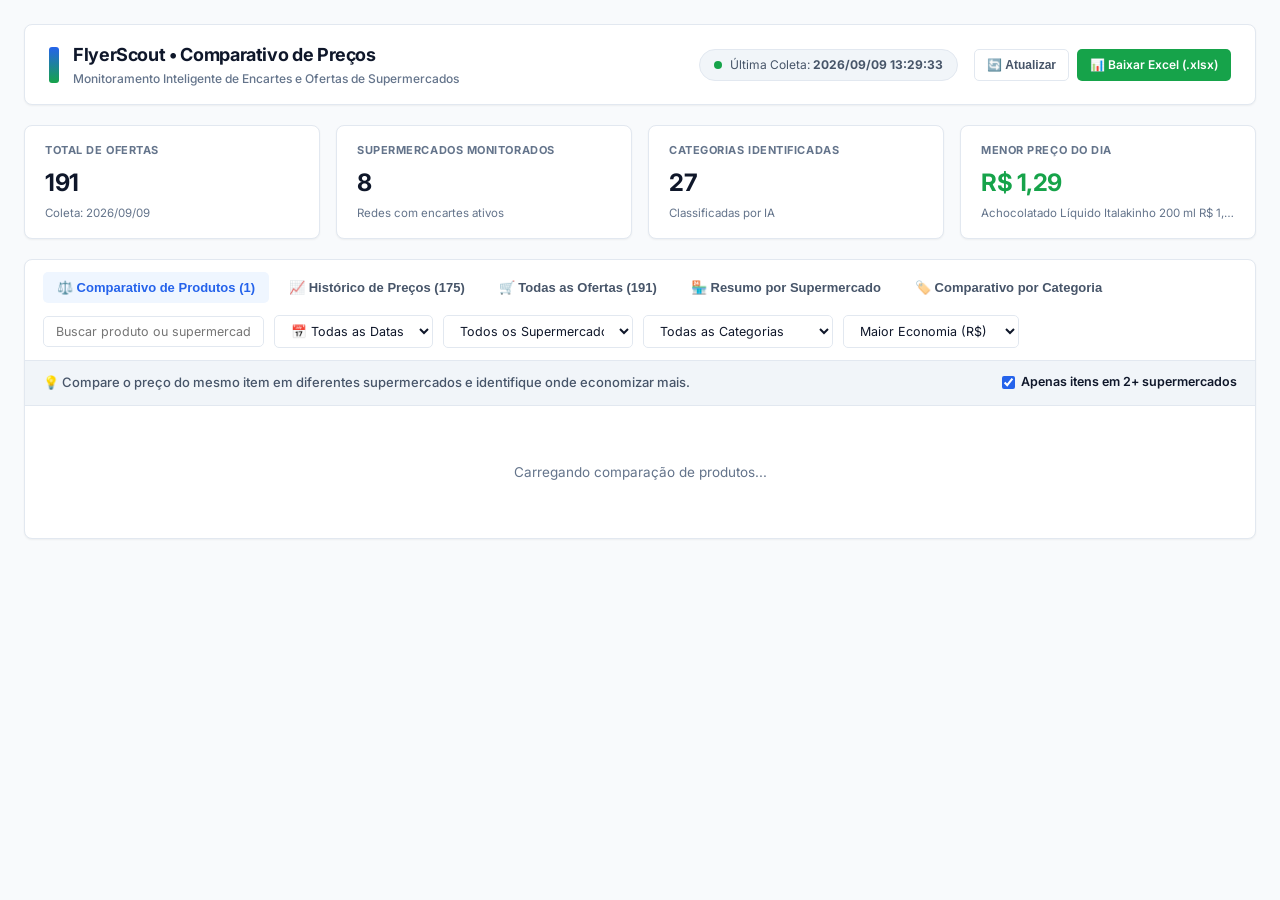
==== commit 9a11e7c5: "feat: persist daily flyer extractions in SQLite with smart deduplication and sync price history to G" ====
--- a/docs/index.html
+++ b/docs/index.html
@@ -162,7 +162,7 @@
                             <div class="history-select-group history-product-group">
                                 <label for="select-history-product">Selecione o Produto:</label>
                                 <select id="select-history-product" class="form-control select-highlight">
-                                    <option value="">Carregando produtos...</option>
+                                    <option value="">Selecione um produto...</option>
                                 </select>
                             </div>
                         </div>
